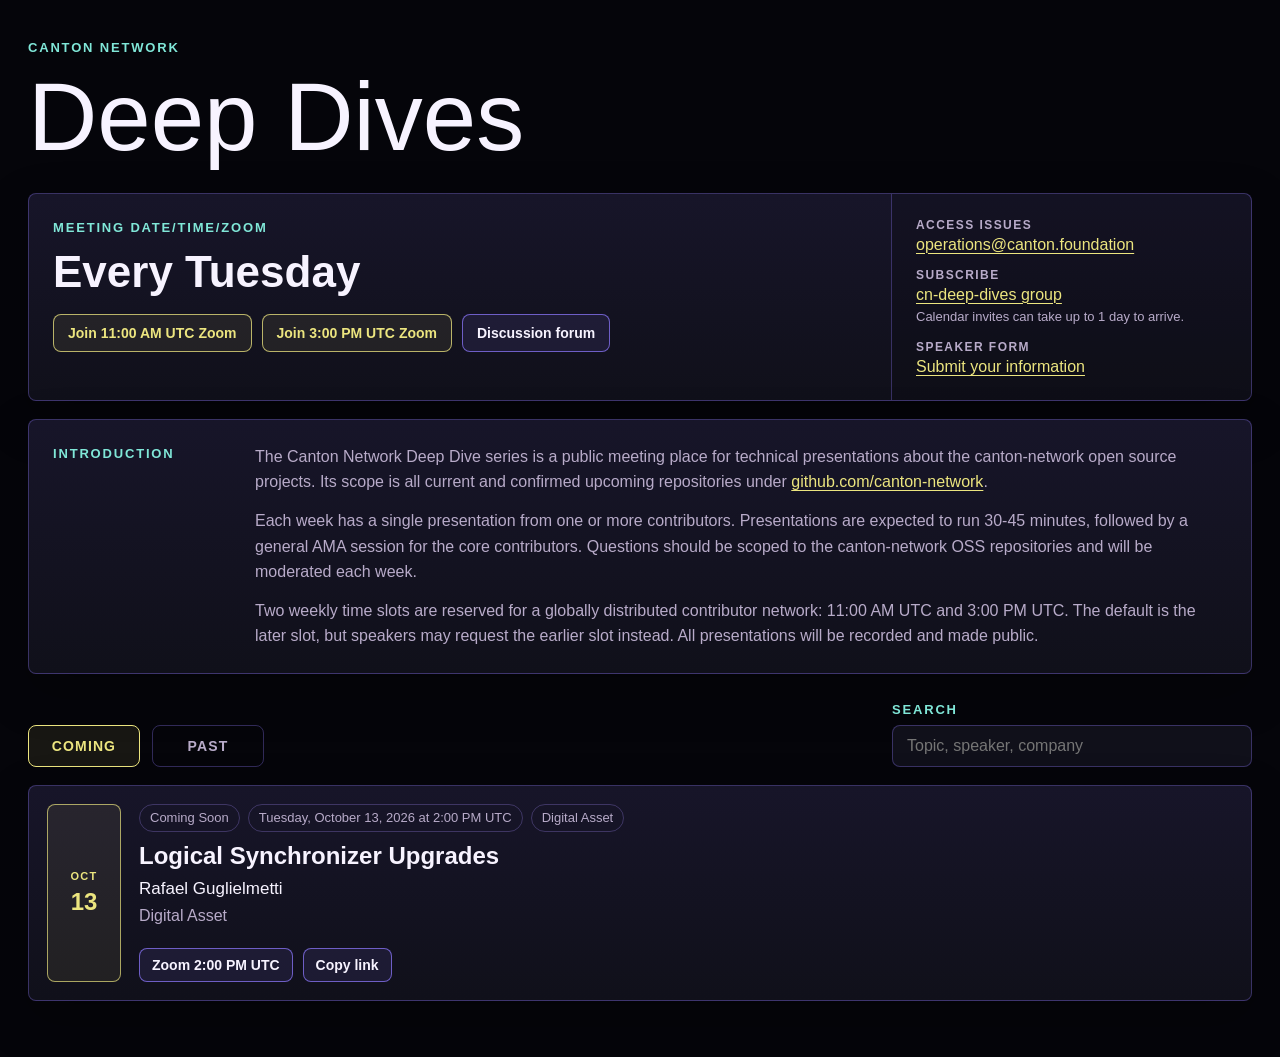
==== index.html @ 4357147d "Sync Monday deep dives" ====
<!doctype html>
<html lang="en">
<head>
  <meta charset="utf-8">
  <meta name="viewport" content="width=device-width, initial-scale=1">
  <title>Canton Deep Dives</title>
  <meta name="description" content="Canton Network deep-dive calendar and session index.">
  <link rel="stylesheet" href="styles.css?v=local-20261005">
</head>
<body>
  <main class="page">
    <header class="page-head">
      <div>
        <p class="eyebrow">Canton Network</p>
        <h1>Deep Dives</h1>
      </div>
    </header>

    <section class="meeting-panel" aria-label="Meeting details">
      <div class="meeting-info">
        <p class="section-kicker">Meeting Date/Time/Zoom</p>
        <h2>Every Tuesday</h2>
        <div class="meeting-actions">
          <a class="action-link primary" href="https://us06web.zoom.us/j/86997555431?pwd=mOSAiK6394EZmaRHuQ0FP14odE56rv.1" target="_blank" rel="noopener">Join <span data-local-recurring-slot="6am ET">6am ET</span> Zoom</a>
          <a class="action-link primary" href="https://us06web.zoom.us/j/82843970226?pwd=u8lW5dsbqa1YlmRrrYv9PJmV5nuYlD.1" target="_blank" rel="noopener">Join <span data-local-recurring-slot="10am ET">10am ET</span> Zoom</a>
          <a class="action-link" href="https://forum.canton.network/" target="_blank" rel="noopener">Discussion forum</a>
        </div>
      </div>
      <dl class="meeting-list">
        <div>
          <dt>Access issues</dt>
          <dd><a href="mailto:operations@canton.foundation">operations@canton.foundation</a></dd>
        </div>
        <div>
          <dt>Subscribe</dt>
          <dd>
            <a href="https://lists.sync.global/g/cn-deep-dives" target="_blank" rel="noopener">cn-deep-dives group</a>
            <span class="detail-note">Calendar invites can take up to 1 day to arrive.</span>
          </dd>
        </div>
        <div>
          <dt>Speaker form</dt>
          <dd><a href="https://wkf.ms/4wbP4Cq" target="_blank" rel="noopener">Submit your information</a></dd>
        </div>
      </dl>
    </section>

    <section class="intro-panel" aria-label="Introduction">
      <p class="section-kicker">Introduction</p>
      <div class="intro-copy">
        <p>The Canton Network Deep Dive series is a public meeting place for technical presentations about the canton-network open source projects. Its scope is all current and confirmed upcoming repositories under <a href="https://github.com/canton-network" target="_blank" rel="noopener">github.com/canton-network</a>.</p>
        <p>Each week has a single presentation from one or more contributors. Presentations are expected to run 30-45 minutes, followed by a general AMA session for the core contributors. Questions should be scoped to the canton-network OSS repositories and will be moderated each week.</p>
        <p>Two weekly time slots are reserved for a globally distributed contributor network: <span data-local-recurring-slot="6am ET">6am US ET</span> and <span data-local-recurring-slot="10am ET">10am US ET</span>. The default is the later slot, but speakers may request the earlier slot instead. All presentations will be recorded and made public.</p>
      </div>
    </section>

    <section class="toolbar" aria-label="Deep dive controls">
      <div class="tabs" role="tablist" aria-label="Views">
        <button class="tab active" type="button" data-view="coming" role="tab" aria-selected="true">Coming</button>
        <button class="tab" type="button" data-view="past" role="tab" aria-selected="false">Past</button>
      </div>
      <label class="search">
        <span>Search</span>
        <input id="search" type="search" placeholder="Topic, speaker, company">
      </label>
    </section>

    <section id="sessions-view" class="view active" aria-label="Deep dive sessions">
      <div id="session-list" class="session-list"></div>
      <div id="empty-state" class="empty-state" hidden>
        <p>No sessions match this view.</p>
      </div>
    </section>
  </main>

  <script src="deepdives-data.js?v=monday-202610061538"></script>
  <script src="local-time.js?v=local-20261005"></script>
  <script src="app.js?v=monday-202610061538"></script>
</body>
</html>
---- styles.css ----
:root {
  --bg: #05050a;
  --surface: #10101a;
  --surface-2: #171529;
  --line: rgba(142, 121, 255, 0.32);
  --line-strong: rgba(142, 121, 255, 0.72);
  --text: #f7f3ff;
  --muted: #b8abc9;
  --accent: #ece57f;
  --cool: #80e7d8;
  --shadow: 0 18px 48px rgba(0, 0, 0, 0.28);
}

* {
  box-sizing: border-box;
}

html,
body {
  margin: 0;
  min-height: 100%;
  background: var(--bg);
  color: var(--text);
  font-family: "Helvetica Neue", Helvetica, Arial, sans-serif;
}

body {
  padding: 38px 28px 56px;
}

button,
input {
  font: inherit;
}

a {
  color: var(--accent);
  text-decoration-thickness: 1px;
  text-underline-offset: 3px;
}

.page {
  width: min(1240px, 100%);
  margin: 0 auto;
}

.page-head {
  margin-bottom: 30px;
}

.eyebrow,
.section-kicker,
.search span {
  color: var(--cool);
  font-size: 13px;
  font-weight: 700;
  letter-spacing: 0.14em;
  text-transform: uppercase;
}

.eyebrow {
  margin: 0 0 12px;
}

h1 {
  margin: 0;
  font-size: clamp(48px, 8vw, 96px);
  line-height: 0.96;
  font-weight: 300;
}

p {
  margin: 0;
  color: var(--muted);
  font-size: 16px;
  line-height: 1.58;
}

.meeting-panel,
.intro-panel,
.session-card {
  border: 1px solid var(--line);
  border-radius: 8px;
  background: linear-gradient(180deg, var(--surface-2), var(--surface));
  box-shadow: var(--shadow);
}

.meeting-panel {
  display: grid;
  grid-template-columns: minmax(0, 1fr) 360px;
  gap: 0;
  margin-bottom: 18px;
  overflow: hidden;
}

.meeting-info,
.meeting-list {
  padding: 24px;
}

.section-kicker {
  margin-bottom: 12px;
}

.meeting-info h2 {
  margin: 0;
  font-size: clamp(28px, 4vw, 44px);
  line-height: 1;
  font-weight: 600;
}

.meeting-actions,
.session-actions {
  display: flex;
  flex-wrap: wrap;
  gap: 10px;
  margin-top: 20px;
}

.button-link,
.action-link {
  display: inline-flex;
  align-items: center;
  justify-content: center;
  gap: 4px;
  min-height: 38px;
  padding: 0 14px;
  border: 1px solid var(--line-strong);
  border-radius: 8px;
  background: rgba(142, 121, 255, 0.1);
  color: var(--text);
  font-size: 14px;
  font-weight: 600;
  text-decoration: none;
  cursor: pointer;
  transition: border-color 0.18s ease, background 0.18s ease, color 0.18s ease;
}

.button-link:hover,
.action-link:hover {
  border-color: var(--cool);
  background: rgba(128, 231, 216, 0.1);
  color: var(--accent);
}

.action-link.primary {
  border-color: rgba(236, 229, 127, 0.75);
  background: rgba(236, 229, 127, 0.08);
  color: var(--accent);
}

.action-link.compact {
  min-height: 34px;
  padding: 0 12px;
}

.meeting-list {
  display: grid;
  gap: 14px;
  margin: 0;
  border-left: 1px solid var(--line);
  background: rgba(5, 5, 10, 0.2);
}

.meeting-list div {
  display: grid;
  gap: 4px;
}

.meeting-list dt {
  color: var(--muted);
  font-size: 12px;
  font-weight: 700;
  letter-spacing: 0.12em;
  text-transform: uppercase;
}

.meeting-list dd {
  margin: 0;
  color: var(--text);
  font-size: 16px;
}

.detail-note {
  display: block;
  margin-top: 4px;
  color: var(--muted);
  font-size: 13px;
  line-height: 1.4;
}

.intro-panel {
  display: grid;
  grid-template-columns: 180px minmax(0, 1fr);
  gap: 22px;
  margin-bottom: 28px;
  padding: 24px;
}

.intro-copy {
  display: grid;
  gap: 14px;
}

.toolbar {
  display: flex;
  align-items: end;
  justify-content: space-between;
  gap: 24px;
  margin-bottom: 18px;
}

.tabs {
  display: flex;
  flex-wrap: wrap;
  gap: 12px;
}

.tab {
  min-width: 112px;
  min-height: 42px;
  padding: 0 18px;
  border: 1px solid var(--line);
  border-radius: 8px;
  background: transparent;
  color: var(--muted);
  cursor: pointer;
  font-size: 14px;
  font-weight: 700;
  letter-spacing: 0.08em;
  text-transform: uppercase;
}

.tab:hover,
.tab.active {
  border-color: var(--accent);
  color: var(--accent);
}

.tab.active {
  background: rgba(236, 229, 127, 0.08);
}

.search {
  display: grid;
  gap: 8px;
  width: min(360px, 100%);
}

.search input {
  width: 100%;
  min-height: 42px;
  padding: 0 14px;
  border: 1px solid var(--line);
  border-radius: 8px;
  outline: none;
  background: var(--surface);
  color: var(--text);
}

.search input:focus {
  border-color: var(--cool);
}

.view {
  display: none;
}

.view.active {
  display: block;
}

.session-list {
  display: grid;
  gap: 14px;
}

.session-card {
  display: grid;
  grid-template-columns: 74px minmax(0, 1fr);
  gap: 18px;
  padding: 18px;
  scroll-margin-block: 24px;
  transition: border-color 0.2s ease, box-shadow 0.2s ease;
}

.session-card.permalink-target {
  border-color: var(--accent);
  box-shadow: 0 0 0 1px rgba(236, 229, 127, 0.24), var(--shadow);
}

.date-icon {
  display: grid;
  align-content: center;
  justify-items: center;
  width: 74px;
  min-height: 74px;
  border: 1px solid rgba(236, 229, 127, 0.68);
  border-radius: 8px;
  background: rgba(236, 229, 127, 0.08);
  color: var(--accent);
  line-height: 1;
}

.date-icon span {
  font-size: 11px;
  font-weight: 800;
  letter-spacing: 0.12em;
  text-transform: uppercase;
}

.date-icon strong {
  margin-top: 8px;
  font-size: 24px;
  font-weight: 600;
}

.session-main {
  min-width: 0;
}

.session-main h2 {
  margin: 10px 0 6px;
  font-size: 24px;
  font-weight: 600;
  line-height: 1.18;
}

.session-title-link {
  color: inherit;
  text-decoration: none;
}

.session-title-link:hover {
  color: var(--accent);
}

.meta {
  display: flex;
  flex-wrap: wrap;
  gap: 8px;
}

.pill {
  display: inline-flex;
  align-items: center;
  min-height: 28px;
  padding: 0 10px;
  border: 1px solid rgba(167, 142, 255, 0.28);
  border-radius: 999px;
  color: var(--muted);
  font-size: 13px;
}

.speaker-line {
  color: var(--text);
  font-size: 17px;
}

.company {
  color: var(--muted);
}

.empty-state {
  padding: 28px 0;
}

.session-detail-page {
  display: grid;
  min-height: 100vh;
  align-items: center;
}

.detail-page {
  padding-block: 20px;
}

.detail-back {
  display: inline-flex;
  margin-bottom: 28px;
  color: var(--cool);
  font-size: 14px;
  font-weight: 700;
  text-decoration: none;
}

.detail-back:hover {
  color: var(--accent);
}

.detail-head {
  max-width: 980px;
  margin-bottom: 36px;
}

.detail-head h1 {
  font-size: clamp(42px, 7vw, 82px);
  line-height: 1.02;
}

.detail-session {
  display: grid;
  grid-template-columns: 110px minmax(0, 1fr);
  gap: 28px;
  padding-top: 28px;
  border-top: 1px solid var(--line-strong);
}

.detail-date {
  width: 110px;
  min-height: 110px;
}

.detail-date strong {
  font-size: 34px;
}

.detail-label {
  margin-top: 28px;
  color: var(--muted);
  font-size: 13px;
  font-weight: 700;
  letter-spacing: 0.12em;
  text-transform: uppercase;
}

.detail-speaker {
  margin-top: 6px;
  color: var(--text);
  font-size: clamp(24px, 4vw, 38px);
  line-height: 1.15;
}

.detail-pagination {
  display: grid;
  grid-template-columns: repeat(2, minmax(0, 1fr));
  gap: 16px;
  margin-top: 56px;
  padding-top: 24px;
  border-top: 1px solid var(--line);
}

.detail-pagination-link {
  display: grid;
  gap: 6px;
  min-width: 0;
  padding: 16px 0;
  color: var(--text);
  text-decoration: none;
}

.detail-pagination-link.next {
  justify-items: end;
  text-align: right;
}

.detail-pagination-link span {
  color: var(--cool);
  font-size: 12px;
  font-weight: 700;
  letter-spacing: 0.12em;
  text-transform: uppercase;
}

.detail-pagination-link strong {
  max-width: 28ch;
  font-size: 18px;
  line-height: 1.3;
}

.detail-pagination-link:hover strong {
  color: var(--accent);
}

@media (max-width: 900px) {
  .meeting-panel,
  .intro-panel {
    grid-template-columns: 1fr;
  }

  .meeting-list {
    border-left: 0;
    border-top: 1px solid var(--line);
  }
}

@media (max-width: 680px) {
  body {
    padding: 28px 16px 44px;
  }

  .toolbar {
    align-items: stretch;
    flex-direction: column;
  }

  .search {
    width: 100%;
  }

  .session-card {
    grid-template-columns: 1fr;
  }

  .detail-session {
    grid-template-columns: 1fr;
  }

  .detail-pagination {
    grid-template-columns: 1fr;
  }

  .detail-pagination-empty {
    display: none;
  }

  .detail-pagination-link.next {
    justify-items: start;
    text-align: left;
  }
}
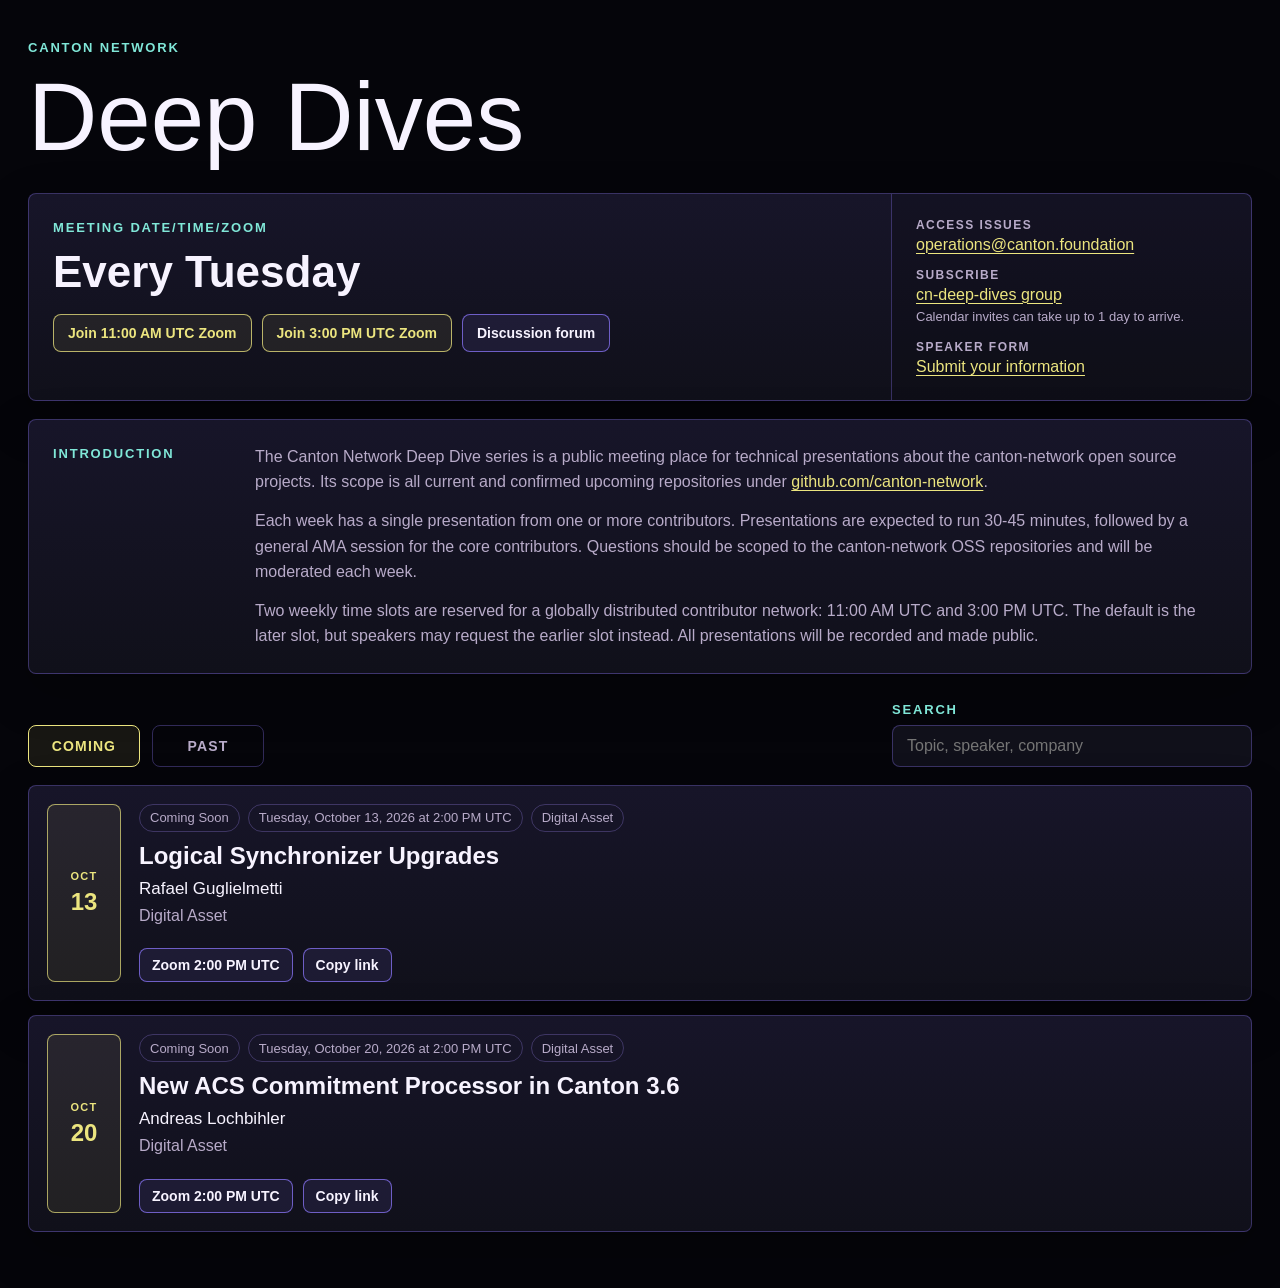
==== commit f0bebc82: "Sync Monday deep dives" ====
--- a/index.html
+++ b/index.html
@@ -73,8 +73,8 @@
     </section>
   </main>
 
-  <script src="deepdives-data.js?v=monday-202610061538"></script>
+  <script src="deepdives-data.js?v=monday-202610071416"></script>
   <script src="local-time.js?v=local-20261005"></script>
-  <script src="app.js?v=monday-202610061538"></script>
+  <script src="app.js?v=monday-202610071416"></script>
 </body>
 </html>
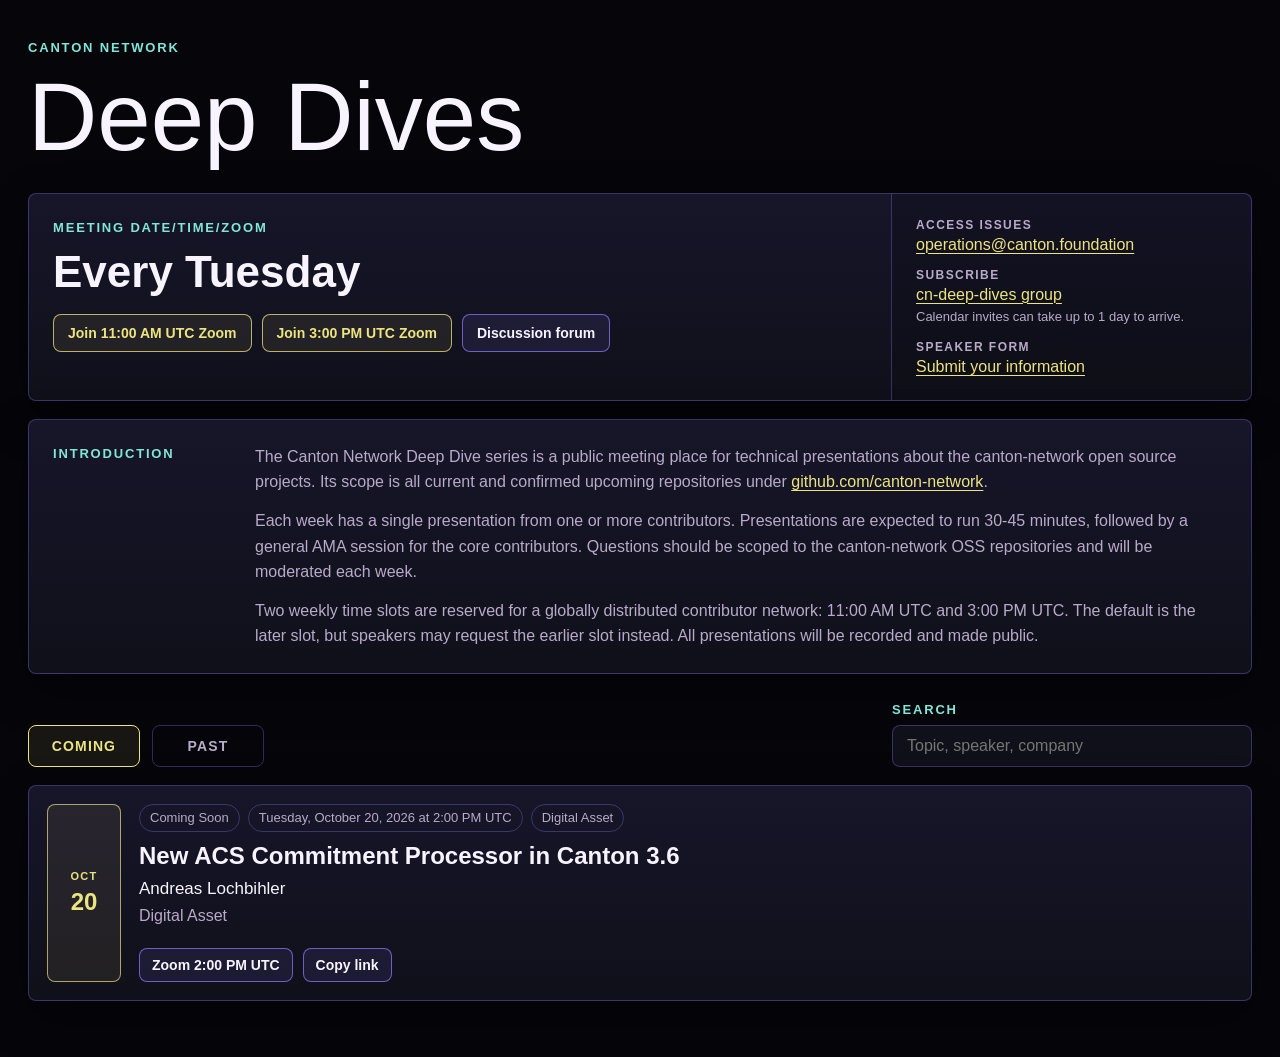
==== commit 421dfe55: "Sync Monday deep dives" ====
--- a/index.html
+++ b/index.html
@@ -73,8 +73,8 @@
     </section>
   </main>
 
-  <script src="deepdives-data.js?v=monday-202610071416"></script>
+  <script src="deepdives-data.js?v=monday-202610131540"></script>
   <script src="local-time.js?v=local-20261005"></script>
-  <script src="app.js?v=monday-202610071416"></script>
+  <script src="app.js?v=monday-202610131540"></script>
 </body>
 </html>
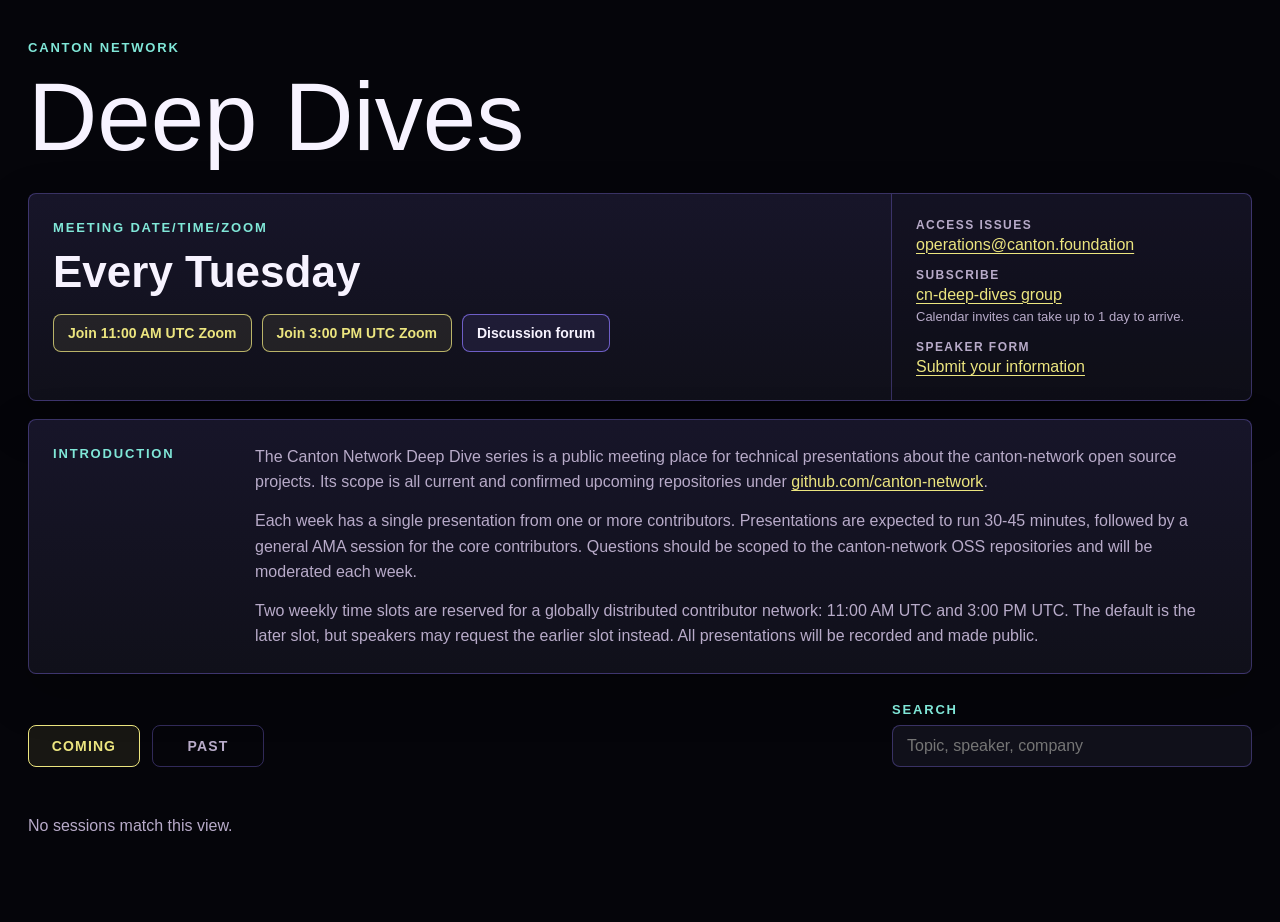
==== commit 0d1e3ce8: "Sync Monday deep dives" ====
--- a/index.html
+++ b/index.html
@@ -73,8 +73,8 @@
     </section>
   </main>
 
-  <script src="deepdives-data.js?v=monday-202610131540"></script>
+  <script src="deepdives-data.js?v=monday-202610201547"></script>
   <script src="local-time.js?v=local-20261005"></script>
-  <script src="app.js?v=monday-202610131540"></script>
+  <script src="app.js?v=monday-202610201547"></script>
 </body>
 </html>
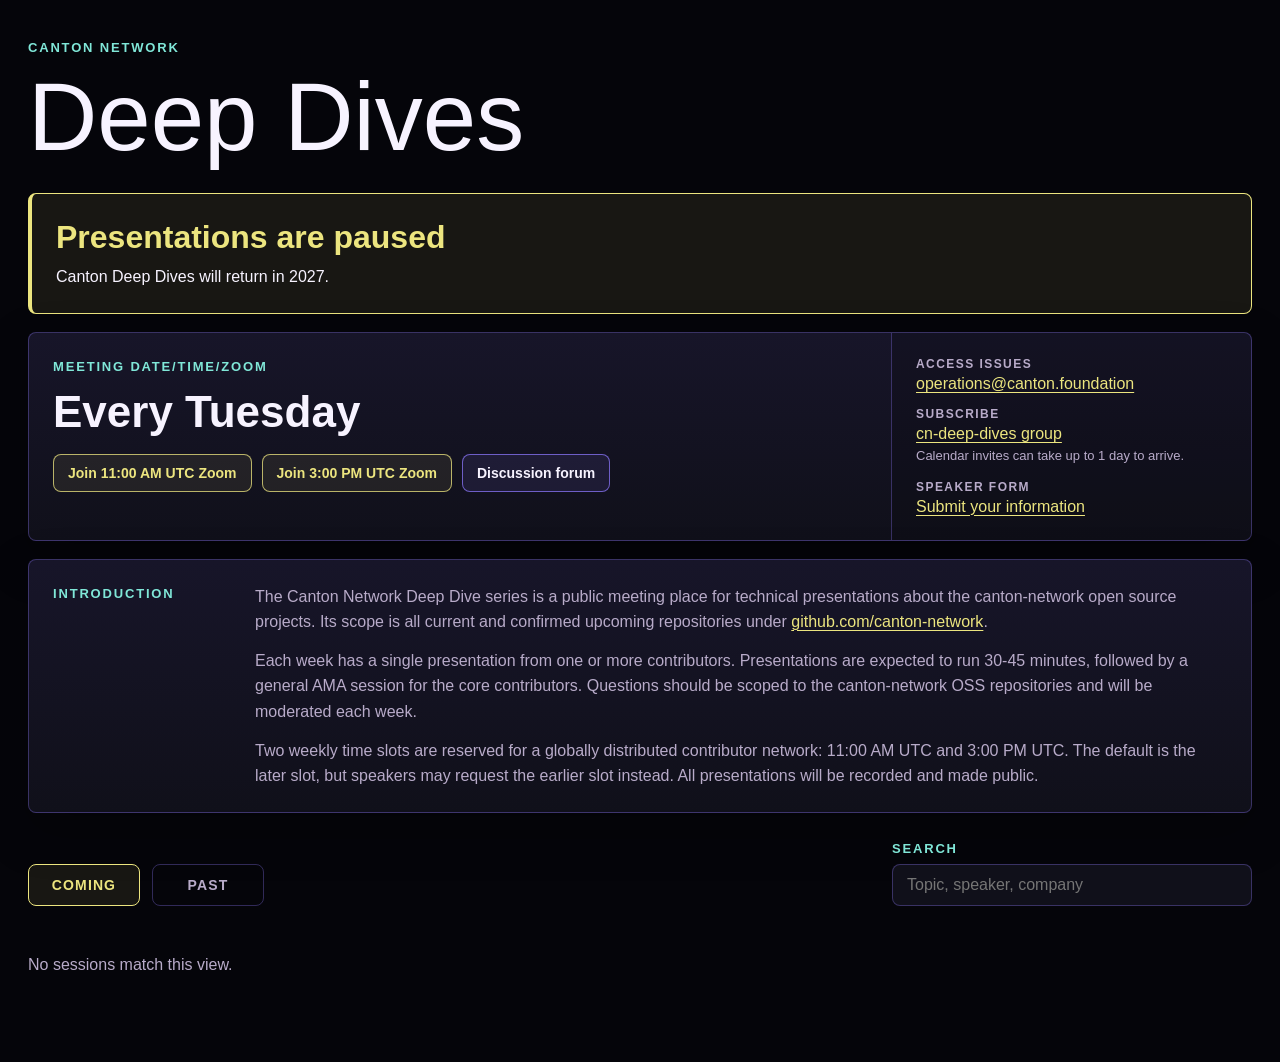
==== commit 326f0e4a: "Announce Deep Dives presentation pause until 2027" ====
--- a/index.html
+++ b/index.html
@@ -5,7 +5,7 @@
   <meta name="viewport" content="width=device-width, initial-scale=1">
   <title>Canton Deep Dives</title>
   <meta name="description" content="Canton Network deep-dive calendar and session index.">
-  <link rel="stylesheet" href="styles.css?v=local-20261005">
+  <link rel="stylesheet" href="styles.css?v=pause-20261029">
 </head>
 <body>
   <main class="page">
@@ -15,6 +15,11 @@
         <h1>Deep Dives</h1>
       </div>
     </header>
+
+    <aside class="series-notice" aria-labelledby="series-notice-title">
+      <h2 id="series-notice-title">Presentations are paused</h2>
+      <p>Canton Deep Dives will return in 2027.</p>
+    </aside>
 
     <section class="meeting-panel" aria-label="Meeting details">
       <div class="meeting-info">
@@ -73,8 +78,8 @@
     </section>
   </main>
 
-  <script src="deepdives-data.js?v=monday-202610201547"></script>
+  <script src="deepdives-data.js?v=monday-202610271804"></script>
   <script src="local-time.js?v=local-20261005"></script>
-  <script src="app.js?v=monday-202610201547"></script>
+  <script src="app.js?v=monday-202610271804"></script>
 </body>
 </html>
--- a/styles.css
+++ b/styles.css
@@ -76,6 +76,26 @@
   line-height: 1.58;
 }
 
+.series-notice {
+  margin-bottom: 18px;
+  padding: 24px;
+  border: 1px solid var(--accent);
+  border-left-width: 4px;
+  border-radius: 8px;
+  background: rgba(236, 229, 127, 0.08);
+}
+
+.series-notice h2 {
+  margin: 0 0 8px;
+  color: var(--accent);
+  font-size: clamp(24px, 4vw, 32px);
+  line-height: 1.2;
+}
+
+.series-notice p {
+  color: var(--text);
+}
+
 .meeting-panel,
 .intro-panel,
 .session-card {
